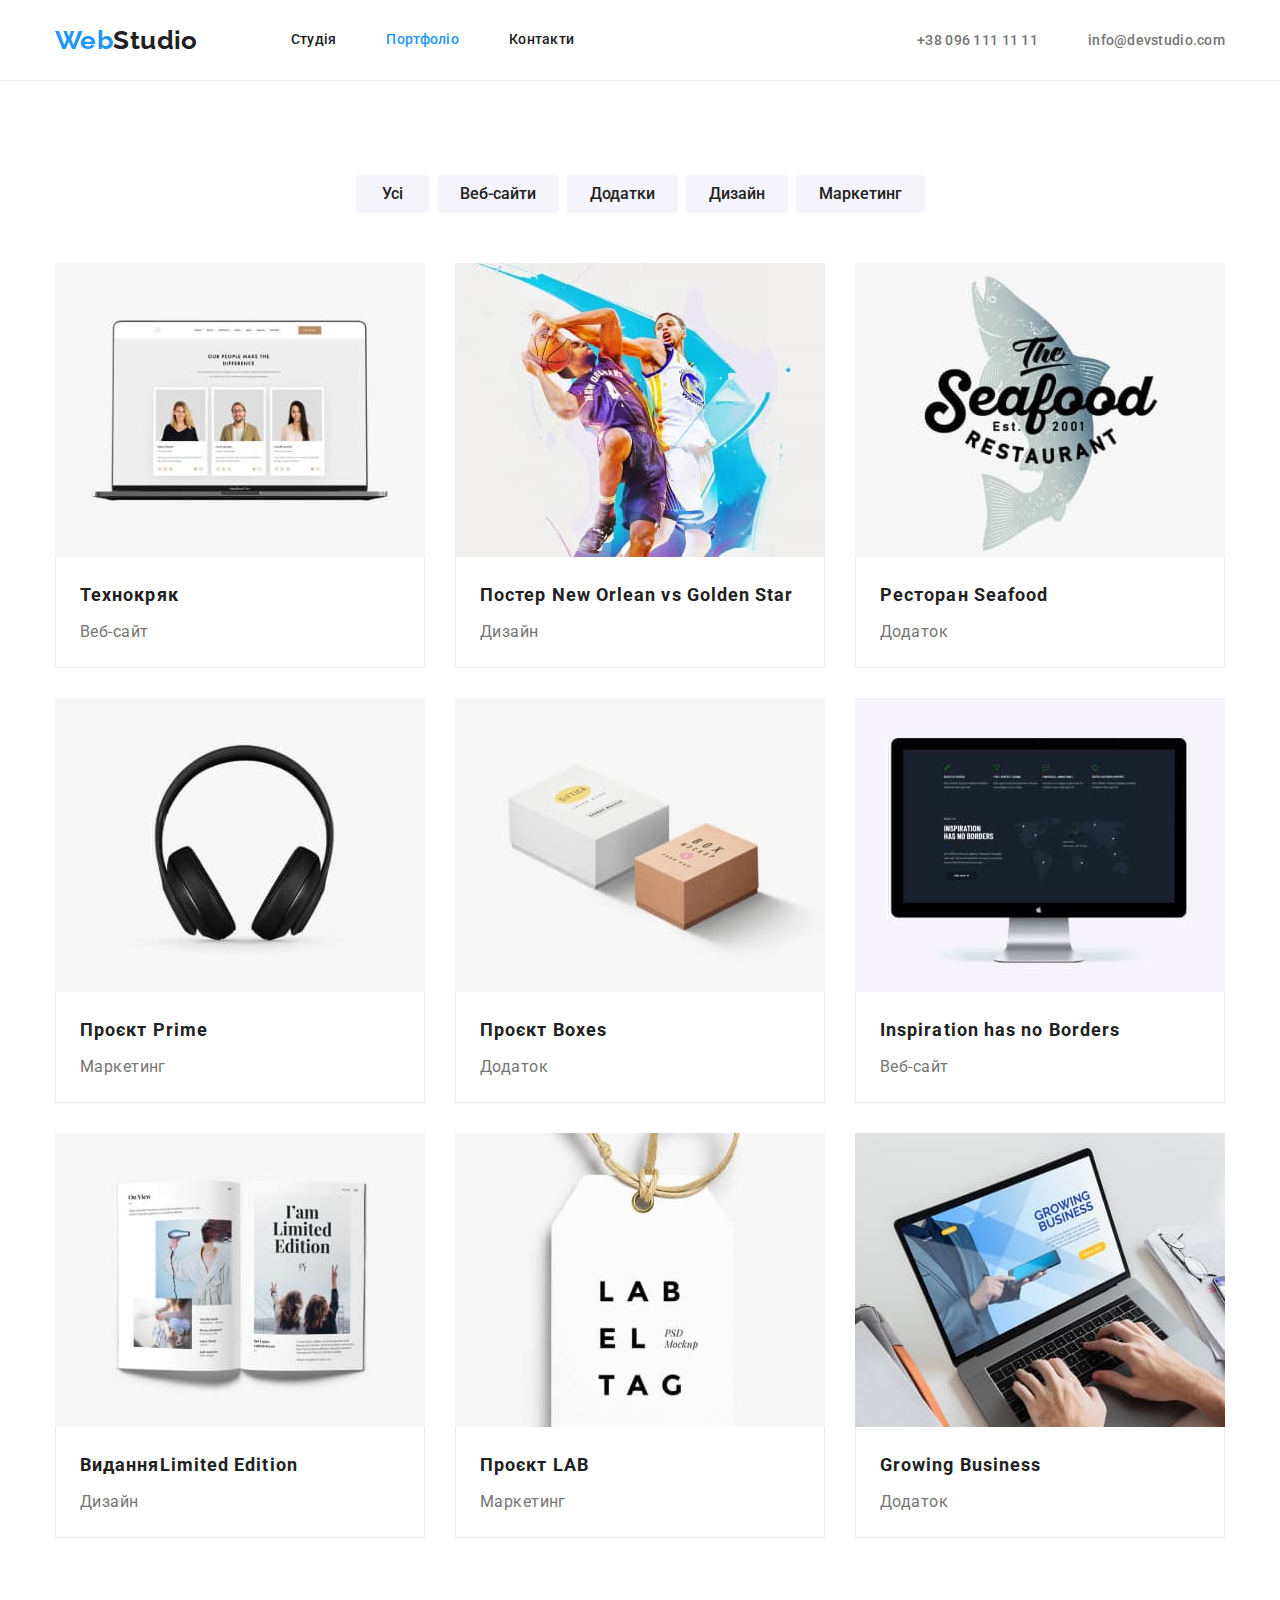
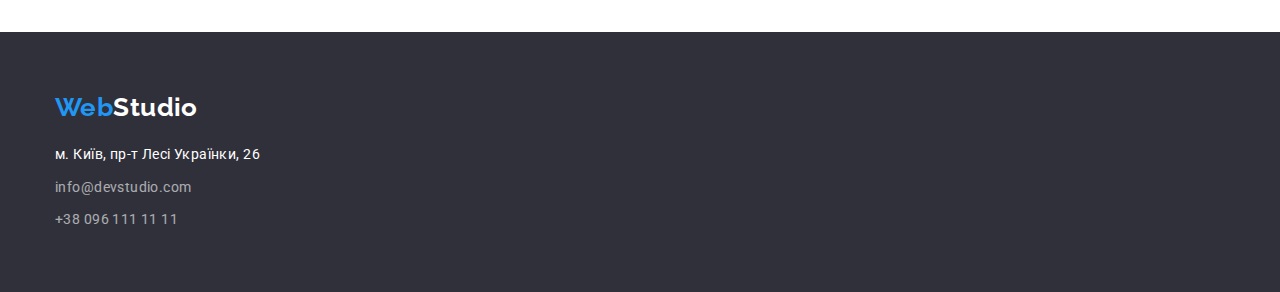
==== portfolio.html @ 45d168ab "Initial commit" ====
<!DOCTYPE html>
<html lang="uk">
  <head>
    <meta charset="utf-8" />
    <meta name="description" content="Про нашу компанію WebStudio" />
    <link rel="preconnect" href="https://fonts.googleapis.com" />
    <link rel="preconnect" href="https://fonts.gstatic.com" crossorigin />
    <link
      href="https://fonts.googleapis.com/css2?family=Raleway:wght@700&family=Roboto:wght@400;500;700;900&display=swap"
      rel="stylesheet"
    />
    <link
      rel="stylesheet"
      href="node_modules/modern-normalize/modern-normalize.css"
    />
    <link rel="stylesheet" href="css/styles.css" />
    <title>WebStudio</title>
  </head>
  <body>
    <!-- Шапка сторінки -->
    <header class="nav">
      <!-- Навігація -->
      <nav class="container">
        <a class="logo-link" href="./index.html"><span>Web</span>Studio</a>
        <ul class="list nav-list">
          <li class="item"><a class="link" href="./index.html">Студія</a></li>
          <li class="item">
            <a class="link current" href="./portfolio.html">Портфоліо</a>
          </li>
          <li class="item"><a class="link" href="/contacts">Контакти</a></li>
        </ul>

        <ul class="list contacts-list">
          <li class="item">
            <a class="link contacts-link" href="tel:+380961111111"
              >+38 096 111 11 11</a
            >
          </li>
          <li class="item">
            <a class="link contacts-link" href="mailto:info@devstudio.com"
              >info@devstudio.com</a
            >
          </li>
        </ul>
      </nav>
    </header>
    <!-- Основна частина сторінки -->
    <main>
      <section class="portfolio section">
        <div class="container">
          <h1 class="title portfolio-title centered no-show">Наші проєкти</h1>
          <ul class="list buttons-list">
            <li><button class="button" type="button">Усі</button></li>
            <li><button class="button" type="button">Веб-сайти</button></li>
            <li><button class="button" type="button">Додатки</button></li>
            <li><button class="button" type="button">Дизайн</button></li>
            <li><button class="button" type="button">Маркетинг</button></li>
          </ul>

          <ul class="list works-list">
            <li class="works-item">
              <img
                src="images/website.jpg"
                alt="Вебсайт"
                width="370"
                height="294"
              />
              <div class="work-border">
                <h2 class="title">Технокряк</h2>
                <p class="text">Веб-сайт</p>
              </div>
            </li>
            <li class="works-item">
              <img
                src="images/new_orlean.jpg"
                alt="Баскетбол"
                width="370"
                height="294"
              />
              <div class="work-border">
                <h2 class="title">
                  Постер <span lang="en">New Orlean vs Golden Star</span>
                </h2>
                <p class="text">Дизайн</p>
              </div>
            </li>
            <li class="works-item">
              <img
                src="images/seafood.jpg"
                alt="Лого ресторану"
                width="370"
                height="294"
              />
              <div class="work-border">
                <h2 class="title">Ресторан <span lang="en">Seafood</span></h2>
                <p class="text">Додаток</p>
              </div>
            </li>
            <li class="works-item">
              <img
                src="images/prime.jpg"
                alt="Навушники"
                width="370"
                height="294"
              />
              <div class="work-border">
                <h2 class="title">Проєкт <span lang="en">Prime</span></h2>
                <p class="text">Маркетинг</p>
              </div>
            </li>
            <li class="works-item">
              <img
                src="images/boxes.jpg"
                alt="Коробки"
                width="370"
                height="294"
              />
              <div class="work-border">
                <h2 class="title">Проєкт <span lang="en">Boxes</span></h2>
                <p class="text">Додаток</p>
              </div>
            </li>
            <li class="works-item">
              <img
                src="images/inspiration.jpg"
                alt="Натхненні своїм продуктом"
                width="370"
                height="294"
              />
              <div class="work-border">
                <h2 class="title">
                  <span lang="en">Inspiration has no Borders</span>
                </h2>
                <p class="text">Веб-сайт</p>
              </div>
            </li>
            <li class="works-item">
              <img
                src="images/limited_edition.jpg"
                alt="Книга"
                width="370"
                height="294"
              />
              <div class="work-border">
                <h2 class="title">
                  Видання<span lang="en">Limited Edition</span>
                </h2>
                <p class="text">Дизайн</p>
              </div>
            </li>
            <li class="works-item">
              <img src="images/lab.jpg" alt="Лейбл" width="370" height="294" />
              <div class="work-border">
                <h2 class="title">Проєкт LAB</h2>
                <p class="text">Маркетинг</p>
              </div>
            </li>
            <li class="works-item">
              <img
                src="images/bussiness.jpg"
                alt="Робота за комп'ютером"
                width="370"
                height="294"
              />
              <div class="work-border">
                <h2 class="title" lang="en">Growing Business</h2>
                <p class="text">Додаток</p>
              </div>
            </li>
          </ul>
        </div>
      </section>
    </main>

    <footer class="contact-information">
      <div class="container">
        <a class="link logo-link" href="./index.html"><span>Web</span>Studio</a>
        <address>
          <p class="address">м. Київ, пр-т Лесі Українки, 26</p>
          <ul class="list footer-contacts">
            <li class="item">
              <a class="link contacts-link" href="mailto:info@devstudio.com"
                >info@devstudio.com</a
              >
            </li>
            <li class="item">
              <a class="link contacts-link" href="tel:+380961111111"
                >+38 096 111 11 11</a
              >
            </li>
          </ul>
        </address>
      </div>
    </footer>
  </body>
</html>
---- css/styles.css ----
:root {
  --body-color: #757575;
  --body-background: #f5f5f5;
  --sub-color: #212121;
  --sub-background: #2f303a;
  --active-color: #2196f3;
  --sub-second-color: #f5f4fa;
  --white-color: #ffffff;
}

*,
*::before,
*::after {
  box-sizing: border-box;
}

body {
  font-family: "Roboto", sans-serif;
  color: var(--body-color);
  background-color: var(--white-color);
  font-size: 14px;
  letter-spacing: 0.03em;
  margin: 0;
}

.container {
  width: 1200px;
  padding: 0 15px;
  margin: 0 auto;
}

h1,
h2,
h3,
p,
ul {
  margin-top: 0;
  margin-bottom: 0;
}

ul {
  padding-left: 0;
}

img {
  display: block;
}

/* Навігація */

.logo-link {
  font-family: "Raleway", sans-serif;
  font-weight: 700;
  font-size: 26px;
  line-height: 1.17;
}

.logo-link span {
  color: var(--active-color);
}

.nav {
  border-bottom: 1px solid #ececec;
}

.nav .link:hover,
.nav .link:focus,
.contacts-link:hover,
.contacts-link:focus {
  color: var(--active-color);
}

.nav .link {
  font-weight: 500;
  line-height: 1.14;
  letter-spacing: 0.02em;
}

.nav .contacts-link {
  color: inherit;
  font-weight: 500;

  line-height: 1.14;
  letter-spacing: 0.02em;
}

nav {
  display: flex;
  align-items: center;
}

.nav-list {
  display: flex;
  margin-left: 93px;
}

.nav-list .link {
  display: block;
  padding: 32px 0;
}

.nav-list .item:not(:last-child) {
  margin-right: 50px;
}

.nav .contacts-list {
  display: flex;
  margin-left: auto;
}

.contacts-list li:not(:first-child) {
  margin-left: 50px;
}

/* Основна сторінка */

.section {
  padding-top: 94px;
  padding-bottom: 94px;
}

.list {
  list-style: none;
}

.link,
.logo-link,
.contacts-link {
  text-decoration: none;
}

.link,
.logo-link,
.title {
  color: var(--sub-color);
}

.link.current {
  color: var(--active-color);
}

.button {
  cursor: pointer;
}

.centered {
  text-align: center;
}

.hero,
footer {
  background-color: var(--sub-background);
}

.hero-title {
  color: var(--white-color);
  font-size: 44px;
  font-weight: 900;
  line-height: 1.36;
  letter-spacing: 0.06em;
  text-transform: uppercase;

  width: 696px;
  margin: 0 auto 30px auto;
}

.hero-button {
  font-family: inherit;
  font-weight: 700;
  font-size: 16px;
  line-height: 1.88;
  letter-spacing: 0.06em;
  color: var(--white-color);
  background-color: var(--active-color);

  width: 216px;
  height: 50px;

  border: 1px solid transparent;
  border-radius: 4px;
  box-shadow: 0px 4px 4px rgba(0, 0, 0, 0.15);
}

section.hero {
  padding: 200px 0;
}

.about {
  padding-top: 94px;
}

.about .list {
  display: flex;
  justify-content: space-between;
}

.about .text {
  width: 270px;
  line-height: 1.71;
}

.about .title {
  margin-bottom: 10px;

  font-size: 14px;
  font-weight: 700;
  line-height: 1.14;
  text-transform: uppercase;
}

.competence .main-title,
.staff .main-title {
  font-weight: 700;
  font-size: 36px;
  line-height: 1.16;
  margin-bottom: 50px;
}

.staff {
  background-color: var(--sub-second-color);
}

.staff-item {
  background-color: var(--white-color);
  border-radius: 0px 0px 4px 4px;
  box-shadow: 0px 1px 3px rgba(0, 0, 0, 0.12), 0px 1px 1px rgba(0, 0, 0, 0.14),
    0px 2px 1px rgba(0, 0, 0, 0.2);
  text-align: center;
}

.staff-item .title,
.staff-item .text {
  font-size: 16px;
  line-height: 1.19;
}

.staff-item .title {
  font-weight: 500;
  margin-bottom: 10px;
}

.staff .content{
  padding: 30px 0;
}


/* Футер */

footer .contacts-link {
  font-style: normal;
  line-height: 1.7;
  color: var(--white-color);
  opacity: 0.6;
}

footer .logo-link {
  color: var(--white-color);
}

.address {
  font-style: normal;
  line-height: 1.71;
  color: var(--white-color);
}

footer {
  padding: 60px 0;
}

footer .logo-link {
  display: block;
  margin-bottom: 20px;
}

address .contacts-link {
  display: block;
}

address .address,
address .item:not(:last-child) {
  margin-bottom: 9px;
}

/* Портфоліо */
.portfolio button {
  font-family: inherit;
  font-weight: 500;
  font-size: 16px;
  line-height: 1.62;
  background-color: var(--sub-second-color);
  color: var(--sub-color);

  border: 1px solid transparent;
  border-radius: 4px;

  min-width: 73px;
  padding-left: 22px;
  padding-right: 22px;
}

.portfolio button:hover,
.portfolio button:focus {
  color: var(--white-color);
  background-color: var(--active-color);

  border: 1px solid var(--active-color);
  border-radius: 4px;

  min-width: 73px;
  padding-left: 22px;
  padding-right: 22px;
}

.portfolio .title {
  font-weight: 700;
  font-size: 18px;
  line-height: 2;
  letter-spacing: 0.06em;
}

.portfolio .text {
  color: var(--body-color);
  font-size: 16px;
  line-height: 1.88;
}

.portfolio .buttons-list {
  margin-bottom: 50px;
  display: flex;
  justify-content: center;
}

.buttons-list .button {
  min-height: 38px;
}

.buttons-list li:not(:last-child) {
  margin-right: 8px;
}

.works-list,
.competence-list,
.staff-list {
  display: flex;
  flex-wrap: wrap;
  gap: 30px;
}

.work-border {
  padding: 20px 0 20px 24px;

  border-width: 0 1px 1px 1px;
  border-color: #eeeeee;
  border-style: solid;
}

.works-item .title {
  margin-bottom: 4px;
}

/* Тимчасова заглушка */
.no-show {
  display: none;
}

/* .works-list li{
  width: calc((100% - 60px) / 3);
} */
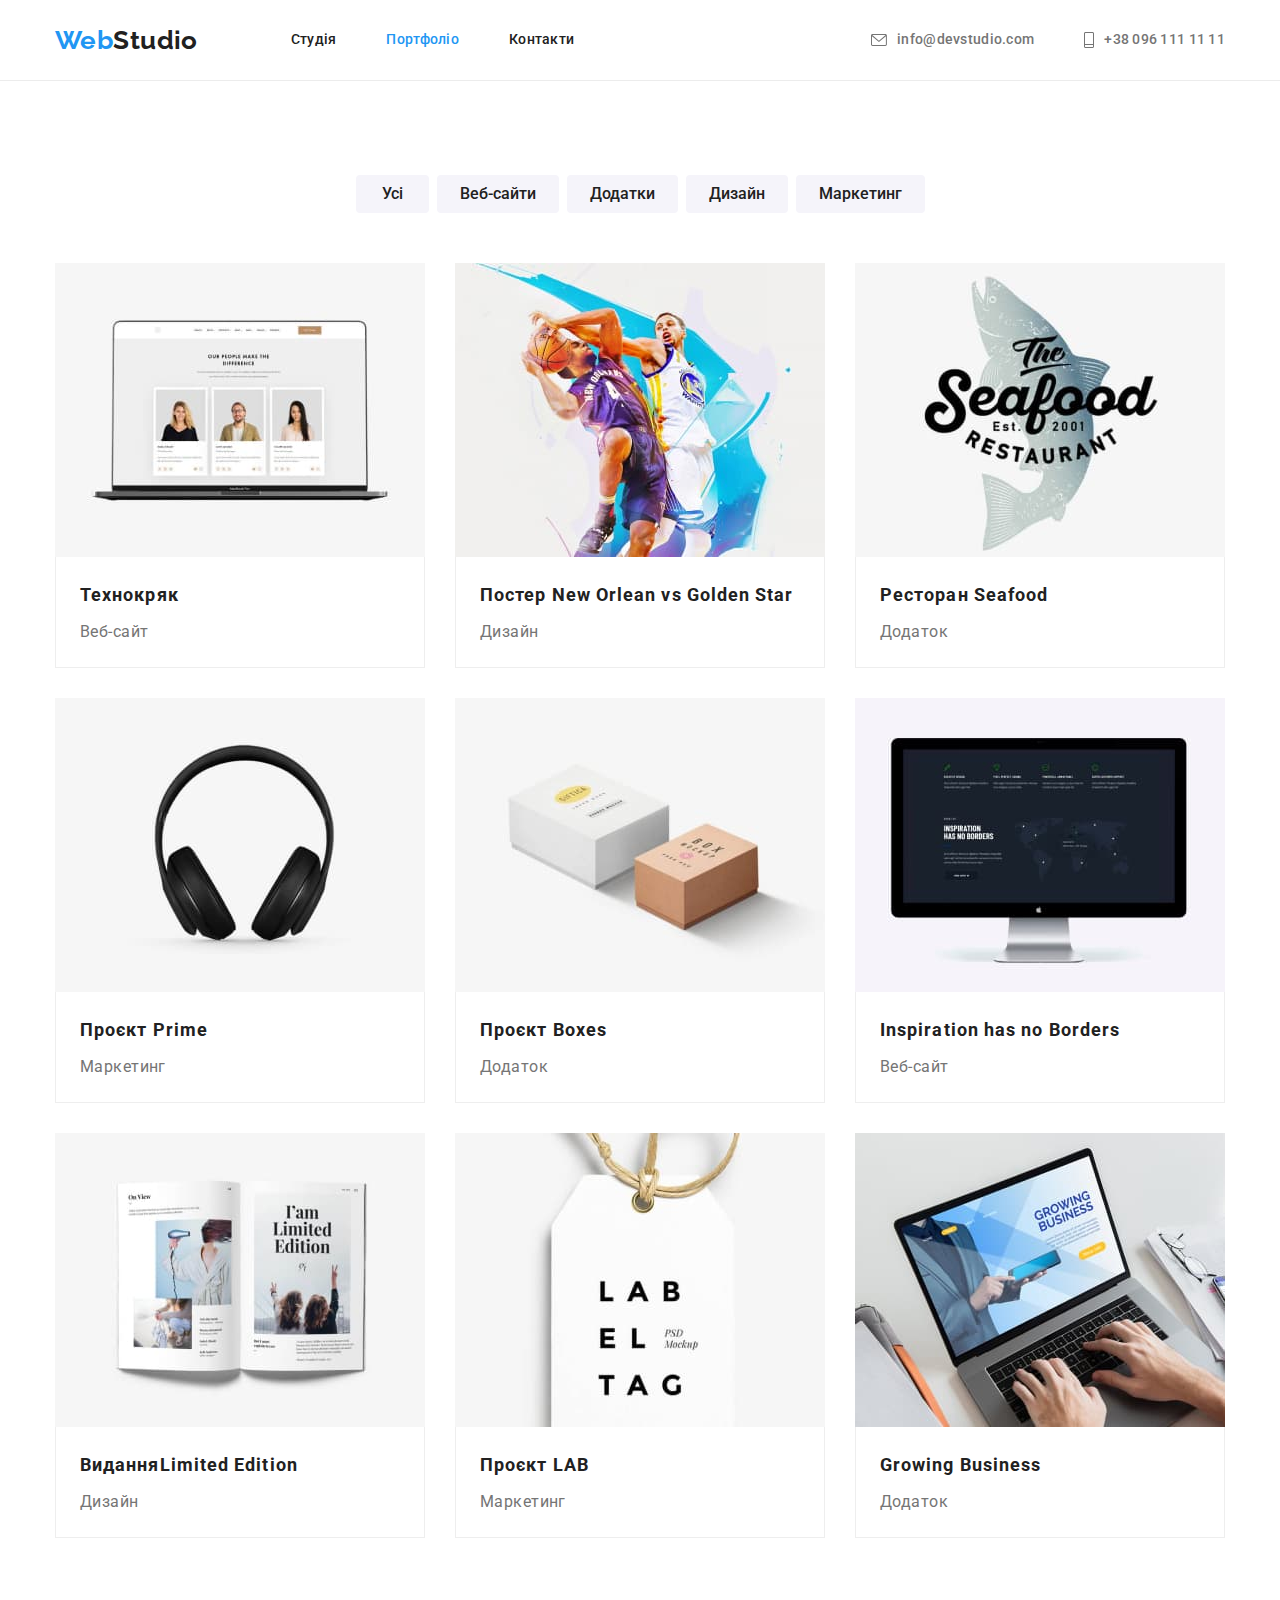
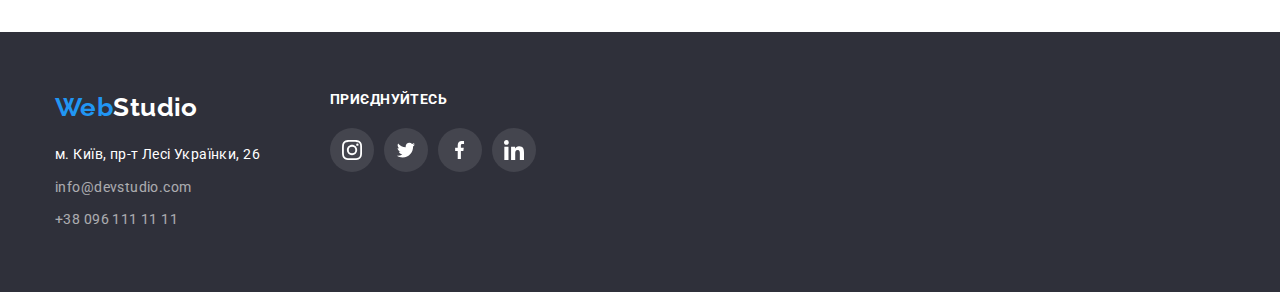
==== commit 10ae20ce: "homework changes" ====
--- a/portfolio.html
+++ b/portfolio.html
@@ -23,7 +23,9 @@
       <nav class="container">
         <a class="logo-link" href="./index.html"><span>Web</span>Studio</a>
         <ul class="list nav-list">
-          <li class="item"><a class="link" href="./index.html">Студія</a></li>
+          <li class="item">
+            <a class="link" href="./index.html">Студія</a>
+          </li>
           <li class="item">
             <a class="link current" href="./portfolio.html">Портфоліо</a>
           </li>
@@ -32,13 +34,21 @@
 
         <ul class="list contacts-list">
           <li class="item">
-            <a class="link contacts-link" href="tel:+380961111111"
+            <a
+              class="link contacts-link svg-block"
+              href="mailto:info@devstudio.com"
+            >
+              <svg class="envelope" width="16" height="12">
+                <use href="./images/sprite.svg#envelope"></use>
+              </svg>
+              info@devstudio.com</a
+            >
+          </li>
+          <li class="item">
+            <a class="link contacts-link svg-block" href="tel:+380961111111"
+              ><svg class="phone" width="10" height="16">
+                <use href="./images/sprite.svg#phone"></use></svg
               >+38 096 111 11 11</a
-            >
-          </li>
-          <li class="item">
-            <a class="link contacts-link" href="mailto:info@devstudio.com"
-              >info@devstudio.com</a
             >
           </li>
         </ul>
@@ -174,22 +184,93 @@
 
     <footer class="contact-information">
       <div class="container">
-        <a class="link logo-link" href="./index.html"><span>Web</span>Studio</a>
-        <address>
-          <p class="address">м. Київ, пр-т Лесі Українки, 26</p>
-          <ul class="list footer-contacts">
-            <li class="item">
-              <a class="link contacts-link" href="mailto:info@devstudio.com"
-                >info@devstudio.com</a
-              >
-            </li>
-            <li class="item">
-              <a class="link contacts-link" href="tel:+380961111111"
-                >+38 096 111 11 11</a
-              >
-            </li>
-          </ul>
-        </address>
+        <div class="footer-flex">
+          <div class="footer-contacts">
+            <a class="link logo-link" href="./index.html"
+              ><span>Web</span>Studio</a
+            >
+            <div class="out">
+              <address>
+                <p class="address">м. Київ, пр-т Лесі Українки, 26</p>
+                <ul class="list footer-contacts">
+                  <li class="item">
+                    <a
+                      class="link contacts-link"
+                      href="mailto:info@devstudio.com"
+                      >info@devstudio.com</a
+                    >
+                  </li>
+                  <li class="item">
+                    <a class="link contacts-link" href="tel:+380961111111"
+                      >+38 096 111 11 11</a
+                    >
+                  </li>
+                </ul>
+              </address>
+            </div>
+          </div>
+          <div class="footer-social">
+            <h2 class="footer-text">приєднуйтесь</h2>
+            <ul class="list social-svg footer-social-list">
+              <li>
+                <a href="">
+                  <div class="svg-block">
+                    <svg
+                      class="svg-footer-social"
+                      width="
+              20"
+                      height="20"
+                    >
+                      <use href="./images/sprite.svg#instagram"></use>
+                    </svg>
+                  </div>
+                </a>
+              </li>
+              <li>
+                <a href="">
+                  <div class="svg-block">
+                    <svg
+                      class="svg-footer-social"
+                      width="
+              20"
+                      height="16.25"
+                    >
+                      <use href="./images/sprite.svg#twitter"></use>
+                    </svg>
+                  </div>
+                </a>
+              </li>
+              <li>
+                <a href="">
+                  <div class="svg-block">
+                    <svg
+                      class="svg-footer-social"
+                      width="
+              10"
+                      height="20"
+                    >
+                      <use href="./images/sprite.svg#facebook"></use>
+                    </svg>
+                  </div>
+                </a>
+              </li>
+              <li>
+                <a href="">
+                  <div class="svg-block">
+                    <svg
+                      class="svg-footer-social"
+                      width="
+              20"
+                      height="20"
+                    >
+                      <use href="./images/sprite.svg#linkedin"></use>
+                    </svg>
+                  </div>
+                </a>
+              </li>
+            </ul>
+          </div>
+        </div>
       </div>
     </footer>
   </body>
--- a/css/styles.css
+++ b/css/styles.css
@@ -6,6 +6,7 @@
   --active-color: #2196f3;
   --sub-second-color: #f5f4fa;
   --white-color: #ffffff;
+  --clients-color: #afb1b8;
 }
 
 *,
@@ -64,9 +65,7 @@
 }
 
 .nav .link:hover,
-.nav .link:focus,
-.contacts-link:hover,
-.contacts-link:focus {
+.nav .link:focus {
   color: var(--active-color);
 }
 
@@ -112,6 +111,18 @@
   margin-left: 50px;
 }
 
+.envelope,
+.phone {
+  margin-right: 10px;
+  fill: var(--body-color);
+}
+
+.svg-block:hover .phone,
+.svg-block:hover .envelope,
+.svg-block:focus .phone,
+.svg-block:focus .envelope {
+  fill: var(--active-color);
+}
 /* Основна сторінка */
 
 .section {
@@ -150,6 +161,18 @@
 .hero,
 footer {
   background-color: var(--sub-background);
+}
+
+.hero {
+  background-image: linear-gradient(
+      to right,
+      rgba(47, 48, 58, 0.4),
+      rgba(47, 48, 58, 0.4)
+    ),
+    url("../images/team.jpg");
+  background-repeat: no-repeat;
+  background-position: center;
+  max-width: 1600рх;
 }
 
 .hero-title {
@@ -208,8 +231,58 @@
   text-transform: uppercase;
 }
 
+.svg-block {
+  display: flex;
+  align-items: center;
+  justify-content: center;
+}
+
+.social-svg {
+  display: flex;
+  gap: 10px;
+}
+
+.about .svg-block {
+  margin-bottom: 30px;
+
+  width: 270px;
+  height: 120px;
+  background: var(--sub-second-color);
+}
+
+.social-svg .svg-block {
+  width: 44px;
+  height: 44px;
+  border-radius: 50%;
+}
+
+.social-svg li {
+  border-radius: 50%;
+}
+
+.staff-social-list {
+  margin: 16px 32px 0 32px;
+}
+
+.svg-staff-social {
+  fill: var(--clients-color);
+}
+
+.staff-social-list .svg-block:hover svg,
+.staff-social-list .svg-block:focus svg {
+  fill: var(--white-color);
+}
+
+.staff-social-list .svg-block:hover,
+.footer-social-list .svg-block:hover,
+.staff-social-list .svg-block:focus,
+.footer-social-list .svg-block:focus {
+  background: var(--active-color);
+}
+
 .competence .main-title,
-.staff .main-title {
+.staff .main-title,
+.clients .main-title {
   font-weight: 700;
   font-size: 36px;
   line-height: 1.16;
@@ -239,10 +312,29 @@
   margin-bottom: 10px;
 }
 
-.staff .content{
+.staff .content {
   padding: 30px 0;
 }
 
+.clients-list {
+  display: flex;
+  flex-wrap: wrap;
+  gap: 30px;
+}
+
+.clients .svg-block {
+  width: 170px;
+  height: 92px;
+  fill: var(--clients-color);
+  border: 1px solid var(--clients-color);
+  border-radius: 4px;
+}
+
+.clients .svg-block:hover,
+.clients .svg-block:focus {
+  border-color: var(--active-color);
+  fill: var(--active-color);
+}
 
 /* Футер */
 
@@ -272,6 +364,22 @@
   margin-bottom: 20px;
 }
 
+.footer-flex {
+  display: flex;
+}
+
+.footer-social {
+  margin-left: 70px;
+}
+
+.footer-text {
+  font-size: 14px;
+  line-height: 1.14;
+  text-transform: uppercase;
+  color: var(--white-color);
+  margin-bottom: 20px;
+}
+
 address .contacts-link {
   display: block;
 }
@@ -279,6 +387,14 @@
 address .address,
 address .item:not(:last-child) {
   margin-bottom: 9px;
+}
+
+.footer-social-list li {
+  background: rgba(255, 255, 255, 0.1);
+}
+
+.svg-footer-social {
+  fill: var(--white-color);
 }
 
 /* Портфоліо */
@@ -305,6 +421,8 @@
 
   border: 1px solid var(--active-color);
   border-radius: 4px;
+  box-shadow: 0px 3px 1px rgba(0, 0, 0, 0.1), 0px 1px 2px rgba(0, 0, 0, 0.08),
+    0px 2px 2px rgba(0, 0, 0, 0.12);
 
   min-width: 73px;
   padding-left: 22px;
@@ -354,6 +472,11 @@
   border-style: solid;
 }
 
+.works-item:hover {
+  box-shadow: 0px 1px 1px rgba(0, 0, 0, 0.12), 0px 4px 4px rgba(0, 0, 0, 0.06),
+    1px 4px 6px rgba(0, 0, 0, 0.16);
+}
+
 .works-item .title {
   margin-bottom: 4px;
 }
@@ -362,7 +485,3 @@
 .no-show {
   display: none;
 }
-
-/* .works-list li{
-  width: calc((100% - 60px) / 3);
-} */
